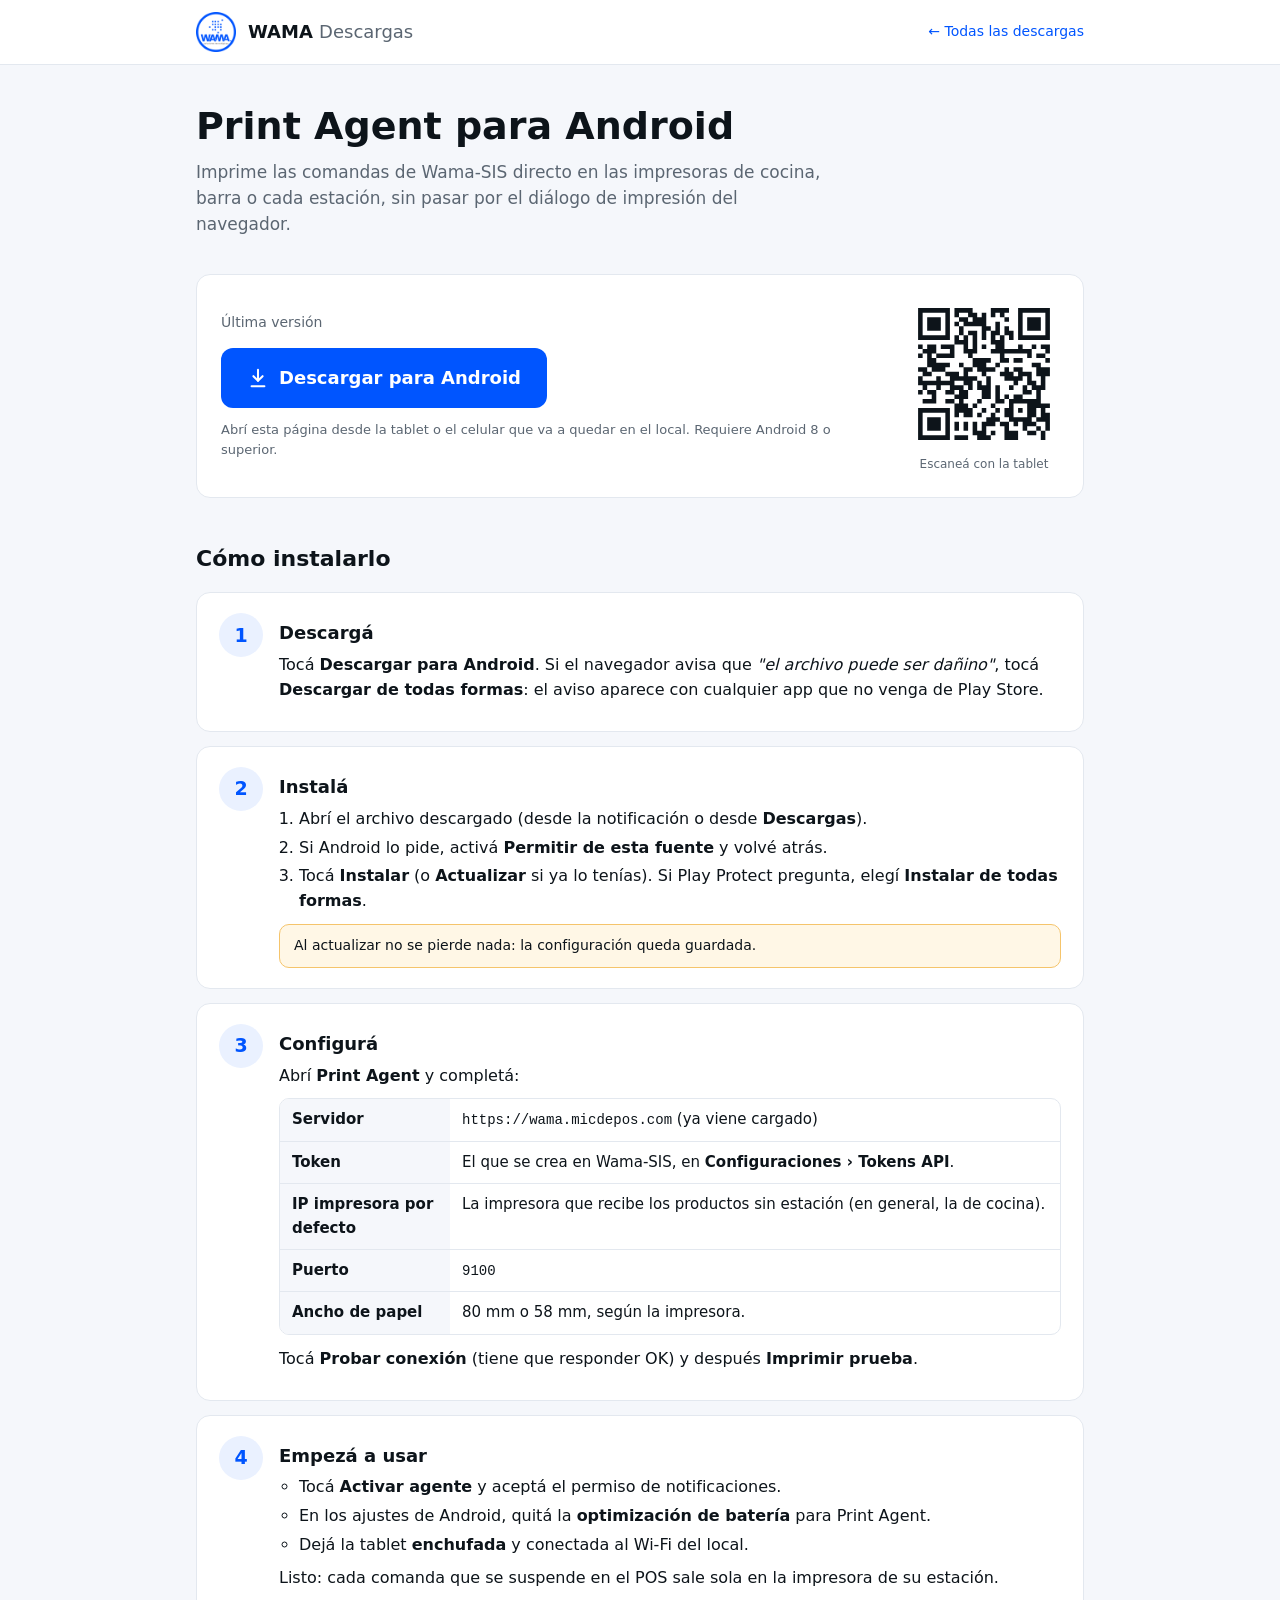
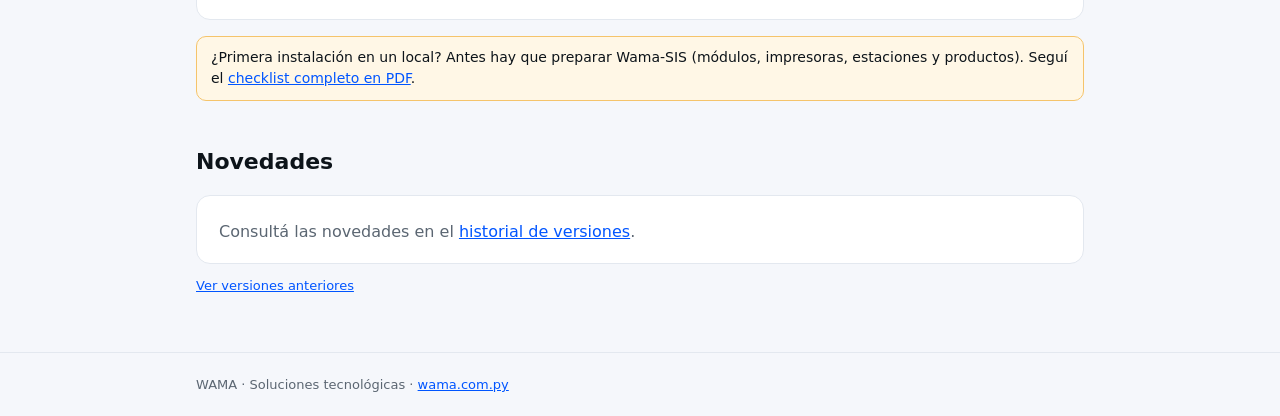
==== print-agent.html @ e12c24ba "Portal descargas.wama.com.py con página de Print Agent Co-Authored-By: Claude Opus 5.5 <noreply@anth" ====
<!doctype html>
<html lang="es">
<head>
  <meta charset="utf-8">
  <meta name="viewport" content="width=device-width, initial-scale=1">
  <title>Print Agent · Descargas WAMA</title>
  <meta name="description" content="Descargá el agente de impresión de WAMA para Android: imprime las comandas del POS directo en las impresoras de cocina.">
  <link rel="icon" href="/assets/wama-icon.png">
  <link rel="stylesheet" href="/css/site.css">
</head>
<body>
  <header class="topbar">
    <div class="wrap">
      <img src="/assets/wama-icon.png" alt="WAMA">
      <a class="brand" href="/">WAMA <span>Descargas</span></a>
      <a class="back" href="/">← Todas las descargas</a>
    </div>
  </header>

  <main class="wrap">
    <section class="hero">
      <h1>Print Agent para Android</h1>
      <p>Imprime las comandas de Wama-SIS directo en las impresoras de cocina, barra o cada
         estación, sin pasar por el diálogo de impresión del navegador.</p>
    </section>

    <!-- 1. Descarga -->
    <section class="download" aria-label="Descarga">
      <div>
        <div class="version-line" id="versionLine">Última versión</div>
        <a class="btn" id="downloadBtn"
           href="https://github.com/avaldezdev/wama-print-agent-releases/releases/latest/download/PrintAgent.apk">
          <svg viewBox="0 0 24 24" fill="none" stroke="currentColor" stroke-width="2.2" stroke-linecap="round" stroke-linejoin="round" aria-hidden="true"><path d="M12 3v12"/><path d="m7 10 5 5 5-5"/><path d="M5 21h14"/></svg>
          Descargar para Android
        </a>
        <div class="small">Abrí esta página desde la tablet o el celular que va a quedar en el local.
          Requiere Android 8 o superior.</div>
      </div>
      <div class="qr">
        <img src="/assets/qr-print-agent.svg" alt="Código QR de esta página">
        Escaneá con la tablet
      </div>
    </section>

    <!-- 2. Pasos -->
    <h2>Cómo instalarlo</h2>
    <ol class="steps">
      <li class="step">
        <div class="num">1</div>
        <div>
          <h3>Descargá</h3>
          <p>Tocá <b>Descargar para Android</b>. Si el navegador avisa que <i>"el archivo puede ser
             dañino"</i>, tocá <b>Descargar de todas formas</b>: el aviso aparece con cualquier app
             que no venga de Play Store.</p>
        </div>
      </li>
      <li class="step">
        <div class="num">2</div>
        <div>
          <h3>Instalá</h3>
          <ol>
            <li>Abrí el archivo descargado (desde la notificación o desde <b>Descargas</b>).</li>
            <li>Si Android lo pide, activá <b>Permitir de esta fuente</b> y volvé atrás.</li>
            <li>Tocá <b>Instalar</b> (o <b>Actualizar</b> si ya lo tenías). Si Play Protect pregunta,
                elegí <b>Instalar de todas formas</b>.</li>
          </ol>
          <div class="note">Al actualizar no se pierde nada: la configuración queda guardada.</div>
        </div>
      </li>
      <li class="step">
        <div class="num">3</div>
        <div>
          <h3>Configurá</h3>
          <p>Abrí <b>Print Agent</b> y completá:</p>
          <dl class="fields">
            <div><dt>Servidor</dt><dd><code>https://wama.micdepos.com</code> (ya viene cargado)</dd></div>
            <div><dt>Token</dt><dd>El que se crea en Wama-SIS, en <b>Configuraciones › Tokens API</b>.</dd></div>
            <div><dt>IP impresora por defecto</dt><dd>La impresora que recibe los productos sin estación (en general, la de cocina).</dd></div>
            <div><dt>Puerto</dt><dd><code>9100</code></dd></div>
            <div><dt>Ancho de papel</dt><dd>80 mm o 58 mm, según la impresora.</dd></div>
          </dl>
          <p style="margin-top:12px">Tocá <b>Probar conexión</b> (tiene que responder OK) y después
             <b>Imprimir prueba</b>.</p>
        </div>
      </li>
      <li class="step">
        <div class="num">4</div>
        <div>
          <h3>Empezá a usar</h3>
          <ul>
            <li>Tocá <b>Activar agente</b> y aceptá el permiso de notificaciones.</li>
            <li>En los ajustes de Android, quitá la <b>optimización de batería</b> para Print Agent.</li>
            <li>Dejá la tablet <b>enchufada</b> y conectada al Wi-Fi del local.</li>
          </ul>
          <p style="margin-top:8px">Listo: cada comanda que se suspende en el POS sale sola en la
             impresora de su estación.</p>
        </div>
      </li>
    </ol>

    <div class="note" style="margin-top:16px">
      ¿Primera instalación en un local? Antes hay que preparar Wama-SIS (módulos, impresoras,
      estaciones y productos). Seguí el
      <a href="/assets/checklist-print-agent.pdf" download>checklist completo en PDF</a>.
    </div>

    <!-- 3. Novedades -->
    <h2>Novedades</h2>
    <div class="changes" id="changes">
      <p>Consultá las novedades en el
        <a href="https://github.com/avaldezdev/wama-print-agent-releases/releases">historial de versiones</a>.</p>
    </div>
    <p class="small"><a href="https://github.com/avaldezdev/wama-print-agent-releases/releases">Ver versiones anteriores</a></p>
  </main>

  <footer>
    <div class="wrap">WAMA · Soluciones tecnológicas · <a href="https://wama.com.py">wama.com.py</a></div>
  </footer>

  <script src="/js/print-agent.js"></script>
</body>
</html>
---- css/site.css ----
:root {
  --brand: #0055ff;
  --brand-dark: #0040c4;
  --ink: #0d141a;
  --muted: #5b6672;
  --line: #e3e8ef;
  --bg: #f5f7fb;
  --card: #ffffff;
  --soft: #eaf1ff;
  --warn-bg: #fff7e6;
  --warn-line: #f5c46b;
  --radius: 14px;
}

* { box-sizing: border-box; }

body {
  margin: 0;
  font-family: system-ui, -apple-system, "Segoe UI", Roboto, sans-serif;
  color: var(--ink);
  background: var(--bg);
  line-height: 1.55;
}

a { color: var(--brand); }

.wrap { max-width: 920px; margin: 0 auto; padding: 0 16px; }

/* --- Barra superior --- */
.topbar { background: var(--card); border-bottom: 1px solid var(--line); }
.topbar .wrap { display: flex; align-items: center; gap: 12px; height: 64px; }
.topbar img { width: 40px; height: 40px; }
.topbar .brand { font-weight: 700; font-size: 18px; color: var(--ink); text-decoration: none; }
.topbar .brand span { color: var(--muted); font-weight: 500; }
.topbar .back { margin-left: auto; font-size: 14px; text-decoration: none; }

/* --- Hero --- */
.hero { padding: 40px 0 8px; }
.hero h1 { font-size: clamp(26px, 5vw, 38px); line-height: 1.15; margin: 0 0 10px; }
.hero p { color: var(--muted); font-size: 17px; margin: 0; max-width: 640px; }

/* --- Tarjeta de descarga --- */
.download {
  margin: 28px 0 8px;
  background: var(--card);
  border: 1px solid var(--line);
  border-radius: var(--radius);
  padding: 24px;
  display: grid;
  grid-template-columns: 1fr auto;
  gap: 24px;
  align-items: center;
}
.version-line { font-size: 14px; color: var(--muted); margin-bottom: 14px; }
.version-line strong { color: var(--ink); font-size: 16px; }
.btn {
  display: inline-flex; align-items: center; gap: 10px;
  background: var(--brand); color: #fff; text-decoration: none;
  font-weight: 700; font-size: 18px;
  padding: 16px 26px; border-radius: 12px;
}
.btn:hover { background: var(--brand-dark); }
.btn svg { width: 22px; height: 22px; }
.small { font-size: 13px; color: var(--muted); margin-top: 12px; }
.qr { text-align: center; font-size: 12px; color: var(--muted); }
.qr img { width: 150px; height: 150px; display: block; margin: 0 auto 6px; }

/* --- Pasos --- */
h2 { font-size: 22px; margin: 44px 0 16px; }
.steps { list-style: none; padding: 0; margin: 0; display: grid; gap: 14px; }
.step {
  background: var(--card); border: 1px solid var(--line); border-radius: var(--radius);
  padding: 20px 22px; display: grid; grid-template-columns: 44px 1fr; gap: 16px;
}
.step .num {
  width: 44px; height: 44px; border-radius: 50%;
  background: var(--soft); color: var(--brand);
  display: grid; place-items: center; font-weight: 800; font-size: 19px;
}
.step h3 { margin: 6px 0 6px; font-size: 18px; }
.step p { margin: 0 0 8px; }
.step ol, .step ul { margin: 6px 0 0; padding-left: 20px; }
.step li { margin: 4px 0; }

.fields { margin: 10px 0 0; border: 1px solid var(--line); border-radius: 10px; overflow: hidden; }
.fields div { display: grid; grid-template-columns: 170px 1fr; border-top: 1px solid var(--line); }
.fields div:first-child { border-top: 0; }
.fields dt, .fields dd { margin: 0; padding: 9px 12px; font-size: 15px; }
.fields dt { background: var(--bg); font-weight: 600; }
.fields code { font-size: 14px; }

.note {
  background: var(--warn-bg); border: 1px solid var(--warn-line); border-radius: 10px;
  padding: 10px 14px; font-size: 14px; margin-top: 10px;
}

/* --- Novedades --- */
.changes { background: var(--card); border: 1px solid var(--line); border-radius: var(--radius); padding: 18px 22px; }
.changes h3 { margin: 0 0 6px; font-size: 16px; }
.changes ul { margin: 6px 0 0; padding-left: 20px; }
.changes p { margin: 6px 0 0; color: var(--muted); }

/* --- Portal (index) --- */
.products { display: grid; grid-template-columns: repeat(auto-fill, minmax(260px, 1fr)); gap: 16px; margin: 28px 0; }
.product {
  background: var(--card); border: 1px solid var(--line); border-radius: var(--radius);
  padding: 22px; text-decoration: none; color: inherit; display: block;
}
.product:hover { border-color: var(--brand); }
.product .icon {
  width: 48px; height: 48px; border-radius: 12px; background: var(--soft); color: var(--brand);
  display: grid; place-items: center; margin-bottom: 12px;
}
.product .icon svg { width: 26px; height: 26px; }
.product h3 { margin: 0 0 4px; font-size: 18px; }
.product p { margin: 0; color: var(--muted); font-size: 15px; }
.product .tag { display: inline-block; margin-top: 12px; font-size: 13px; font-weight: 600; color: var(--brand); }

footer { margin: 56px 0 0; padding: 22px 0; border-top: 1px solid var(--line); color: var(--muted); font-size: 13px; }

@media (max-width: 640px) {
  .download { grid-template-columns: 1fr; }
  .qr { display: none; }   /* en el celular no tiene sentido escanearse a sí mismo */
  .btn { width: 100%; justify-content: center; }
  .fields div { grid-template-columns: 1fr; }
  .fields dt { padding-bottom: 2px; }
}
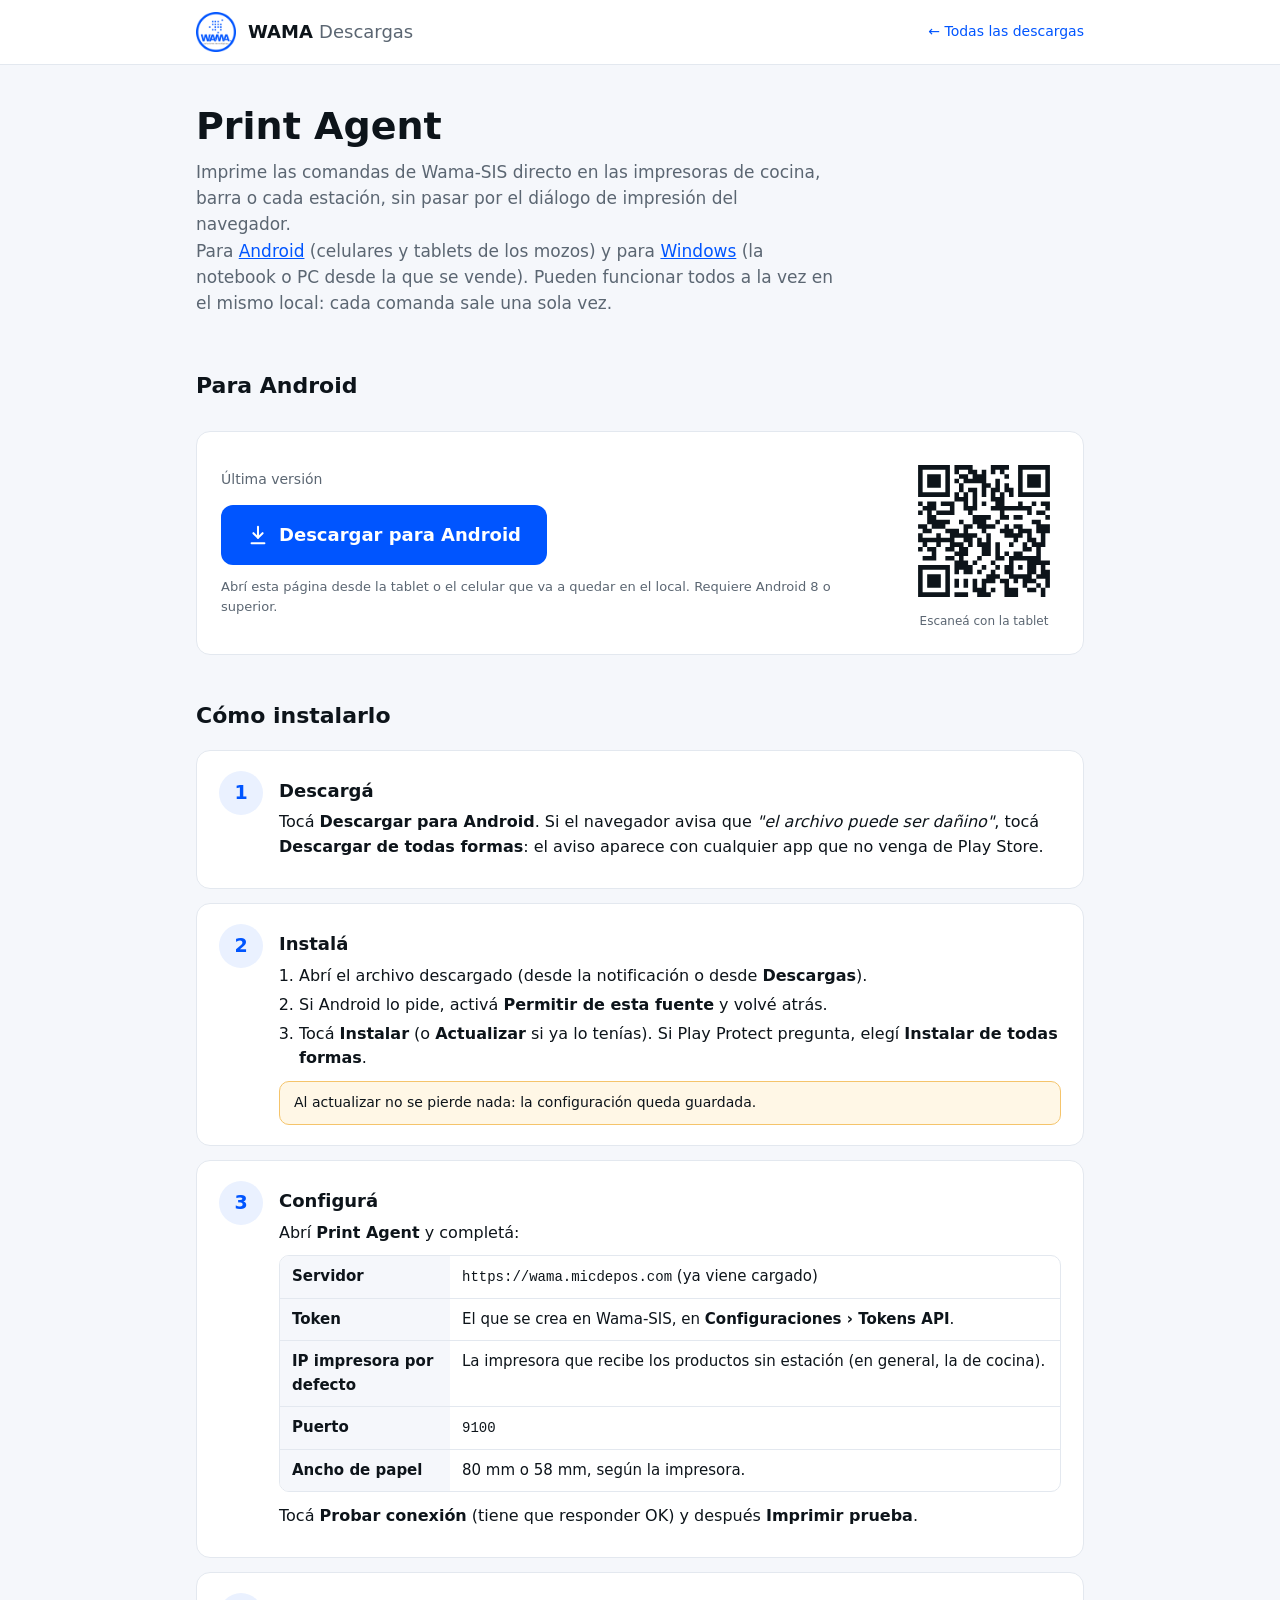
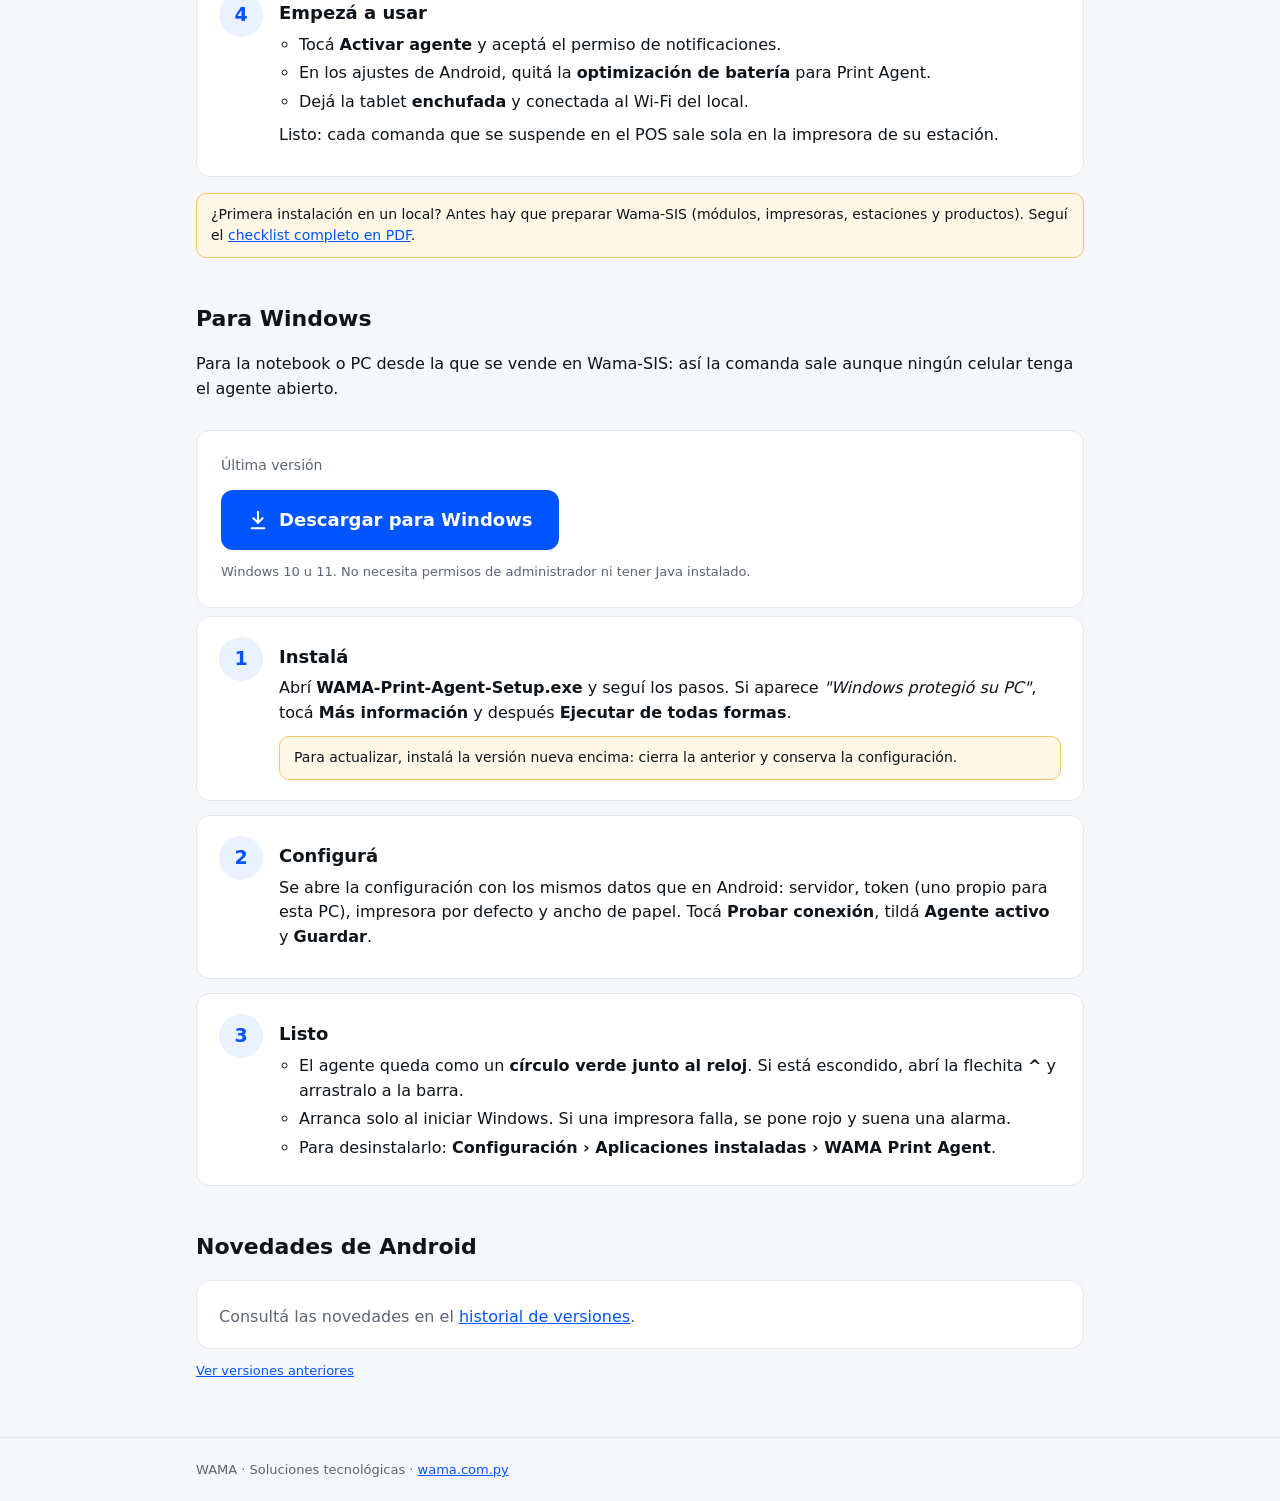
==== commit acf2408f: "Print Agent para Windows en /print-agent - Sección "Para Windows" con botón de descarga, pasos de in" ====
--- a/print-agent.html
+++ b/print-agent.html
@@ -4,7 +4,7 @@
   <meta charset="utf-8">
   <meta name="viewport" content="width=device-width, initial-scale=1">
   <title>Print Agent · Descargas WAMA</title>
-  <meta name="description" content="Descargá el agente de impresión de WAMA para Android: imprime las comandas del POS directo en las impresoras de cocina.">
+  <meta name="description" content="Descargá el agente de impresión de WAMA para Android y Windows: imprime las comandas del POS directo en las impresoras de cocina.">
   <link rel="icon" href="/assets/wama-icon.png">
   <link rel="stylesheet" href="/css/site.css">
 </head>
@@ -19,10 +19,15 @@
 
   <main class="wrap">
     <section class="hero">
-      <h1>Print Agent para Android</h1>
+      <h1>Print Agent</h1>
       <p>Imprime las comandas de Wama-SIS directo en las impresoras de cocina, barra o cada
          estación, sin pasar por el diálogo de impresión del navegador.</p>
+      <p class="small">Para <a href="#android">Android</a> (celulares y tablets de los mozos) y para
+         <a href="#windows">Windows</a> (la notebook o PC desde la que se vende). Pueden funcionar
+         todos a la vez en el mismo local: cada comanda sale una sola vez.</p>
     </section>
+
+    <h2 id="android">Para Android</h2>
 
     <!-- 1. Descarga -->
     <section class="download" aria-label="Descarga">
@@ -104,8 +109,60 @@
       <a href="/assets/checklist-print-agent.pdf" download>checklist completo en PDF</a>.
     </div>
 
+    <!-- Windows -->
+    <h2 id="windows">Para Windows</h2>
+    <p>Para la notebook o PC desde la que se vende en Wama-SIS: así la comanda sale aunque ningún
+       celular tenga el agente abierto.</p>
+    <section class="download" aria-label="Descarga para Windows">
+      <div>
+        <div class="version-line" id="versionLineWin">Última versión</div>
+        <a class="btn" id="downloadWinBtn"
+           href="https://github.com/avaldezdev/wama-print-agent-releases/releases/download/windows-v1.0.2/WAMA-Print-Agent-Setup.exe">
+          <svg viewBox="0 0 24 24" fill="none" stroke="currentColor" stroke-width="2.2" stroke-linecap="round" stroke-linejoin="round" aria-hidden="true"><path d="M12 3v12"/><path d="m7 10 5 5 5-5"/><path d="M5 21h14"/></svg>
+          Descargar para Windows
+        </a>
+        <div class="small">Windows 10 u 11. No necesita permisos de administrador ni tener Java instalado.</div>
+      </div>
+    </section>
+
+    <ol class="steps">
+      <li class="step">
+        <div class="num">1</div>
+        <div>
+          <h3>Instalá</h3>
+          <p>Abrí <b>WAMA-Print-Agent-Setup.exe</b> y seguí los pasos. Si aparece <i>"Windows
+             protegió su PC"</i>, tocá <b>Más información</b> y después <b>Ejecutar de todas
+             formas</b>.</p>
+          <div class="note">Para actualizar, instalá la versión nueva encima: cierra la anterior y
+             conserva la configuración.</div>
+        </div>
+      </li>
+      <li class="step">
+        <div class="num">2</div>
+        <div>
+          <h3>Configurá</h3>
+          <p>Se abre la configuración con los mismos datos que en Android: servidor, token (uno
+             propio para esta PC), impresora por defecto y ancho de papel. Tocá <b>Probar
+             conexión</b>, tildá <b>Agente activo</b> y <b>Guardar</b>.</p>
+        </div>
+      </li>
+      <li class="step">
+        <div class="num">3</div>
+        <div>
+          <h3>Listo</h3>
+          <ul>
+            <li>El agente queda como un <b>círculo verde junto al reloj</b>. Si está escondido,
+                abrí la flechita <b>^</b> y arrastralo a la barra.</li>
+            <li>Arranca solo al iniciar Windows. Si una impresora falla, se pone rojo y suena una
+                alarma.</li>
+            <li>Para desinstalarlo: <b>Configuración › Aplicaciones instaladas › WAMA Print Agent</b>.</li>
+          </ul>
+        </div>
+      </li>
+    </ol>
+
     <!-- 3. Novedades -->
-    <h2>Novedades</h2>
+    <h2>Novedades de Android</h2>
     <div class="changes" id="changes">
       <p>Consultá las novedades en el
         <a href="https://github.com/avaldezdev/wama-print-agent-releases/releases">historial de versiones</a>.</p>
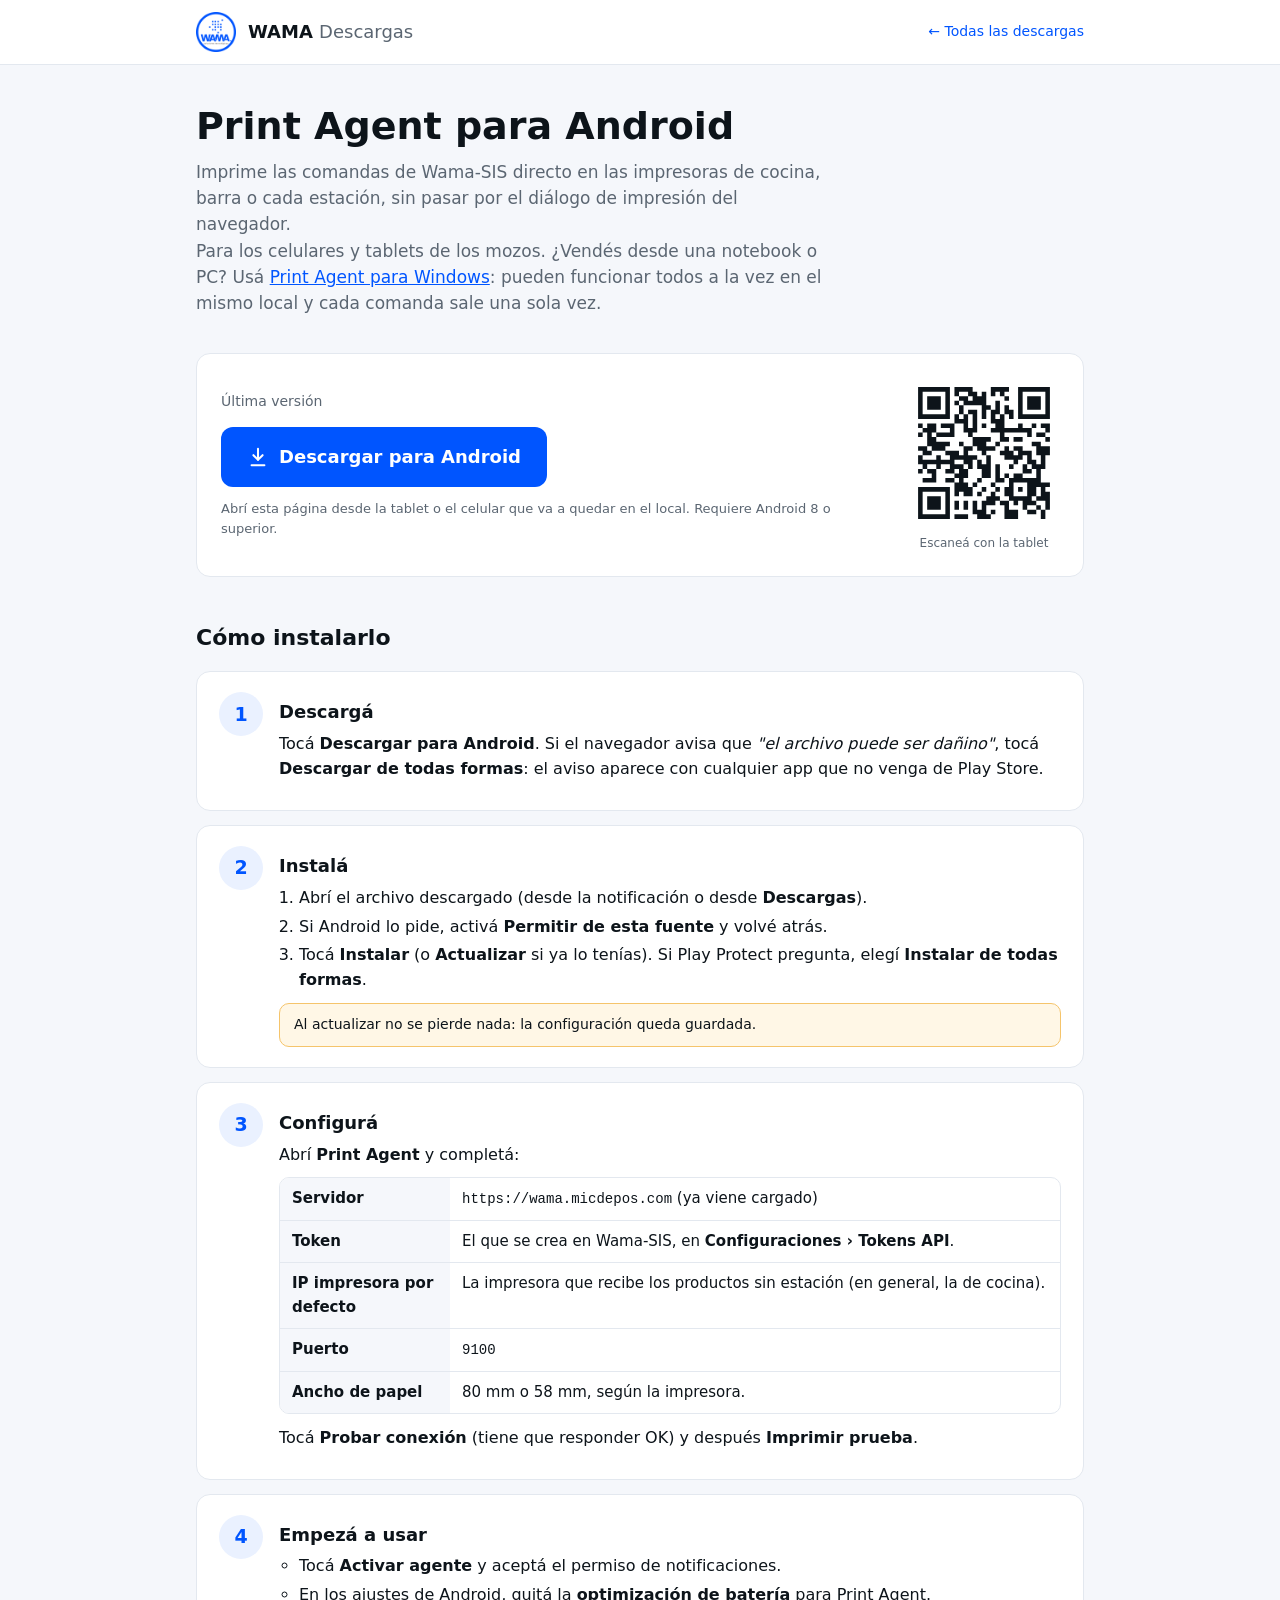
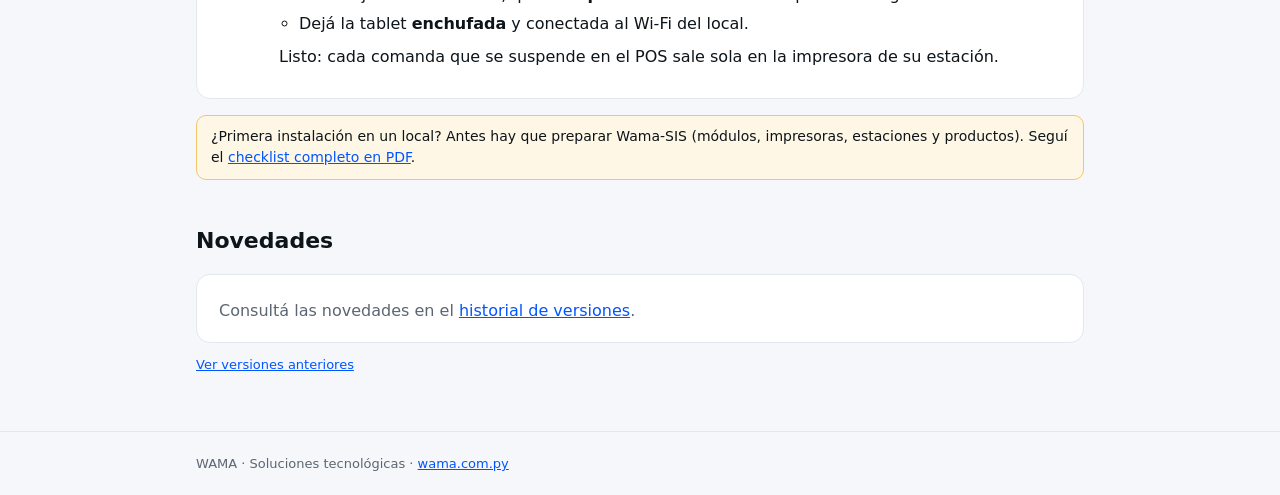
==== commit 0c294001: "Separar Print Agent para Android y para Windows - Inicio con dos tarjetas: Android (celulares de los" ====
--- a/print-agent.html
+++ b/print-agent.html
@@ -3,8 +3,8 @@
 <head>
   <meta charset="utf-8">
   <meta name="viewport" content="width=device-width, initial-scale=1">
-  <title>Print Agent · Descargas WAMA</title>
-  <meta name="description" content="Descargá el agente de impresión de WAMA para Android y Windows: imprime las comandas del POS directo en las impresoras de cocina.">
+  <title>Print Agent para Android · Descargas WAMA</title>
+  <meta name="description" content="Descargá el agente de impresión de WAMA para Android: imprime las comandas del POS directo en las impresoras de cocina.">
   <link rel="icon" href="/assets/wama-icon.png">
   <link rel="stylesheet" href="/css/site.css">
 </head>
@@ -19,15 +19,13 @@
 
   <main class="wrap">
     <section class="hero">
-      <h1>Print Agent</h1>
+      <h1>Print Agent para Android</h1>
       <p>Imprime las comandas de Wama-SIS directo en las impresoras de cocina, barra o cada
          estación, sin pasar por el diálogo de impresión del navegador.</p>
-      <p class="small">Para <a href="#android">Android</a> (celulares y tablets de los mozos) y para
-         <a href="#windows">Windows</a> (la notebook o PC desde la que se vende). Pueden funcionar
-         todos a la vez en el mismo local: cada comanda sale una sola vez.</p>
+      <p class="small">Para los celulares y tablets de los mozos. ¿Vendés desde una notebook o PC?
+         Usá <a href="/print-agent-windows">Print Agent para Windows</a>: pueden funcionar todos a
+         la vez en el mismo local y cada comanda sale una sola vez.</p>
     </section>
-
-    <h2 id="android">Para Android</h2>
 
     <!-- 1. Descarga -->
     <section class="download" aria-label="Descarga">
@@ -109,60 +107,8 @@
       <a href="/assets/checklist-print-agent.pdf" download>checklist completo en PDF</a>.
     </div>
 
-    <!-- Windows -->
-    <h2 id="windows">Para Windows</h2>
-    <p>Para la notebook o PC desde la que se vende en Wama-SIS: así la comanda sale aunque ningún
-       celular tenga el agente abierto.</p>
-    <section class="download" aria-label="Descarga para Windows">
-      <div>
-        <div class="version-line" id="versionLineWin">Última versión</div>
-        <a class="btn" id="downloadWinBtn"
-           href="https://github.com/avaldezdev/wama-print-agent-releases/releases/download/windows-v1.0.2/WAMA-Print-Agent-Setup.exe">
-          <svg viewBox="0 0 24 24" fill="none" stroke="currentColor" stroke-width="2.2" stroke-linecap="round" stroke-linejoin="round" aria-hidden="true"><path d="M12 3v12"/><path d="m7 10 5 5 5-5"/><path d="M5 21h14"/></svg>
-          Descargar para Windows
-        </a>
-        <div class="small">Windows 10 u 11. No necesita permisos de administrador ni tener Java instalado.</div>
-      </div>
-    </section>
-
-    <ol class="steps">
-      <li class="step">
-        <div class="num">1</div>
-        <div>
-          <h3>Instalá</h3>
-          <p>Abrí <b>WAMA-Print-Agent-Setup.exe</b> y seguí los pasos. Si aparece <i>"Windows
-             protegió su PC"</i>, tocá <b>Más información</b> y después <b>Ejecutar de todas
-             formas</b>.</p>
-          <div class="note">Para actualizar, instalá la versión nueva encima: cierra la anterior y
-             conserva la configuración.</div>
-        </div>
-      </li>
-      <li class="step">
-        <div class="num">2</div>
-        <div>
-          <h3>Configurá</h3>
-          <p>Se abre la configuración con los mismos datos que en Android: servidor, token (uno
-             propio para esta PC), impresora por defecto y ancho de papel. Tocá <b>Probar
-             conexión</b>, tildá <b>Agente activo</b> y <b>Guardar</b>.</p>
-        </div>
-      </li>
-      <li class="step">
-        <div class="num">3</div>
-        <div>
-          <h3>Listo</h3>
-          <ul>
-            <li>El agente queda como un <b>círculo verde junto al reloj</b>. Si está escondido,
-                abrí la flechita <b>^</b> y arrastralo a la barra.</li>
-            <li>Arranca solo al iniciar Windows. Si una impresora falla, se pone rojo y suena una
-                alarma.</li>
-            <li>Para desinstalarlo: <b>Configuración › Aplicaciones instaladas › WAMA Print Agent</b>.</li>
-          </ul>
-        </div>
-      </li>
-    </ol>
-
     <!-- 3. Novedades -->
-    <h2>Novedades de Android</h2>
+    <h2>Novedades</h2>
     <div class="changes" id="changes">
       <p>Consultá las novedades en el
         <a href="https://github.com/avaldezdev/wama-print-agent-releases/releases">historial de versiones</a>.</p>
